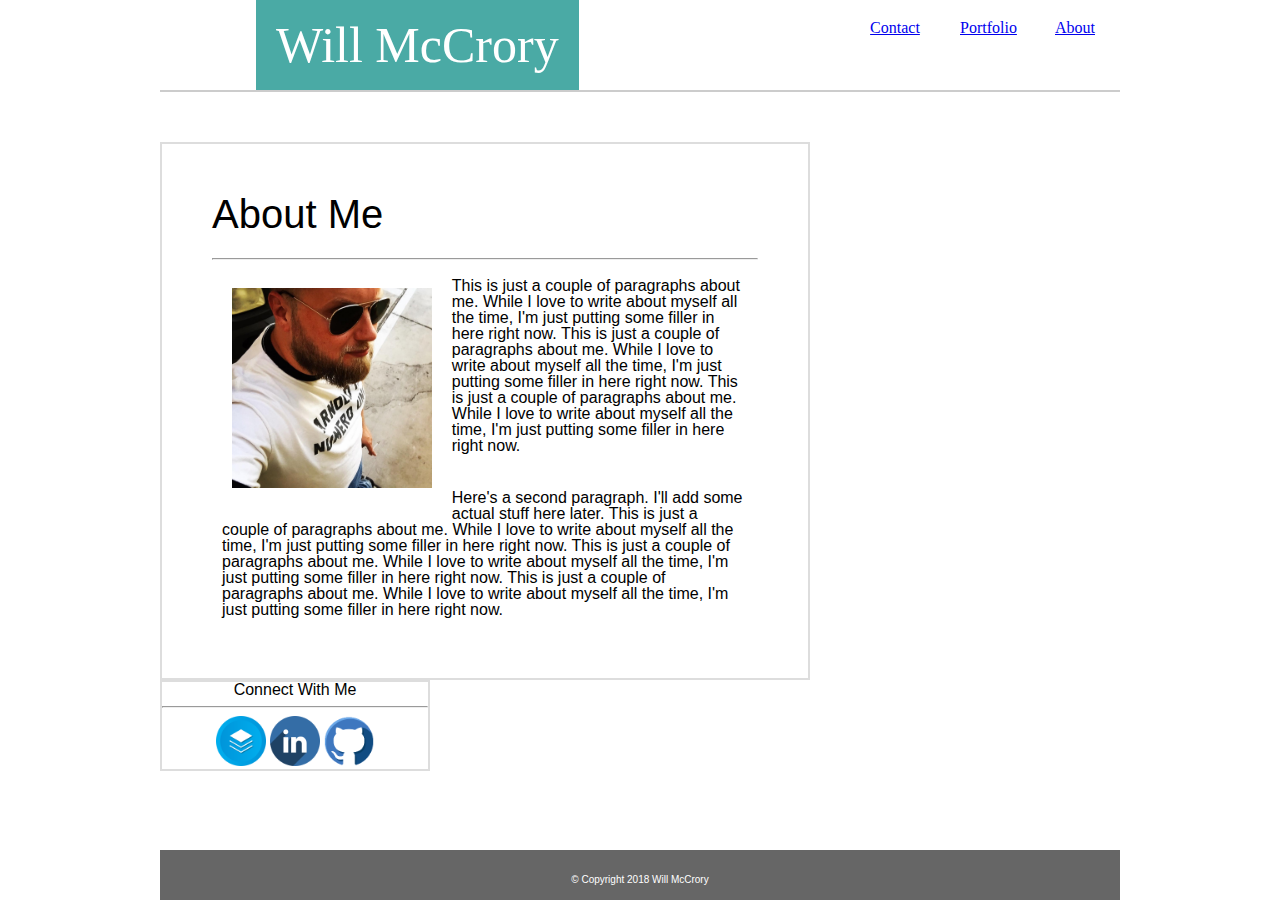
==== index.html @ 95f77b54 "Testing html personal bio page" ====
<!DOCTYPE html>
<html lang="en-us">

<head>
	<meta charset="UTF-8">
	<title>My Starting Portfolio</title>
	<link rel="icon" href="images/favicon.png">
	<link rel="stylesheet" type="text/css" href="assets/css/reset.css">
	<link rel="stylesheet" type="text/css" href="assets/css/style.css">
</head>

<body>
	<header>
		<h1>Will McCrory</h1>

		<nav>
			<a class ="navbar" href="index.html">About</a>
			<a class ="navbar" href="portfolio.html">Portfolio</a>
			<a class ="navbar" href="contact.html">Contact</a>
		</nav>
	
	</header>

	<section class="content">
		<h2>About Me</h2>
		<br><hr>
		
		<img id="profilePic" src="images/profile.jpg" alt="Profile picture" />
		<p>This is just a couple of paragraphs about me. While I love to write about myself all the time, I'm just putting some filler in here right now. This is just a couple of paragraphs about me. While I love to write about myself all the time, I'm just putting some filler in here right now. This is just a couple of paragraphs about me. While I love to write about myself all the time, I'm just putting some filler in here right now.</p>
		<br>
		<p>Here's a second paragraph. I'll add some actual stuff here later.  This is just a couple of paragraphs about me. While I love to write about myself all the time, I'm just putting some filler in here right now. This is just a couple of paragraphs about me. While I love to write about myself all the time, I'm just putting some filler in here right now. This is just a couple of paragraphs about me. While I love to write about myself all the time, I'm just putting some filler in here right now.</p>
	</section>

	<section class="sidebar">
		<h3>Connect With Me</h3>
		<hr>
		<nav>
			<a href="https://stackexchange.com/users/12549763/will"><img class="mediaIcon" src="images/stack-icon.png" alt="Stack Overflow" /></a>
			<a href="https://www.linkedin.com/in/william-mccrory-849068154/"><img class="mediaIcon" src="images/linkedin-icon.png" alt="LinkedIn" /></a>
			<a href="https://github.com/Wmccrory"><img class = "mediaIcon" src="images/github-icon.png" alt="Github" /></a>
		</nav>
	</section>

	<footer>
		<p id="legal">© Copyright 2018 Will McCrory</p>
	</footer>

</body>

</html>
---- assets/css/style.css ----
header {
	height: 90px;
	margin-bottom: 50px;
	background-color: #ffffff;
	border-bottom: solid 2px #cccccc;
}

h1 {
	float: left;
	margin-left: 10%;
	padding: 20px;
	font-family: "Georgia", Times, Times New Roman, sans-serif;
	background-color: #4aaaa5;
	color: white;
	font-size: 50px;
}

h2 {
	font-size: 40px;
}

nav {

}

body {
	clear: both;
	width: 960px;
	margin:auto;
}

section {
	box-sizing: border-box;
	float: left;
	background-color: #ffffff;
	border: 2px solid #dddddd;
	font-family: "Arial", "Helvetica Neue", Helvetica, sans-serif;
}

footer {
	background-color: #666666;
	height: 50px;
	width: 960px;
	margin: auto;
	position: fixed;
	bottom: 0;
}

.navbar {
	float: right;
	text-align: center;
	width: 50px;
	padding: 20px;
}

.content {
	width: 650px;
	padding: 50px;
}

.content p {
	padding: 10px;
}

.sidebar {
	clear: both;
	width: 270px;
	text-align: center;
}

.mediaIcon {
	max-height: 50px;
	max-width: 50px;
}

#profilePic {
	float: left;
	max-height: 200px;
	max-width: 200px;
	padding: 20px;
}

#legal {
	font-family: "Arial", "Helvetica Neue", Helvetica, sans-serif;
	color: white;
	font-size: 10px;
	text-align: center;
	padding: 25px;
}
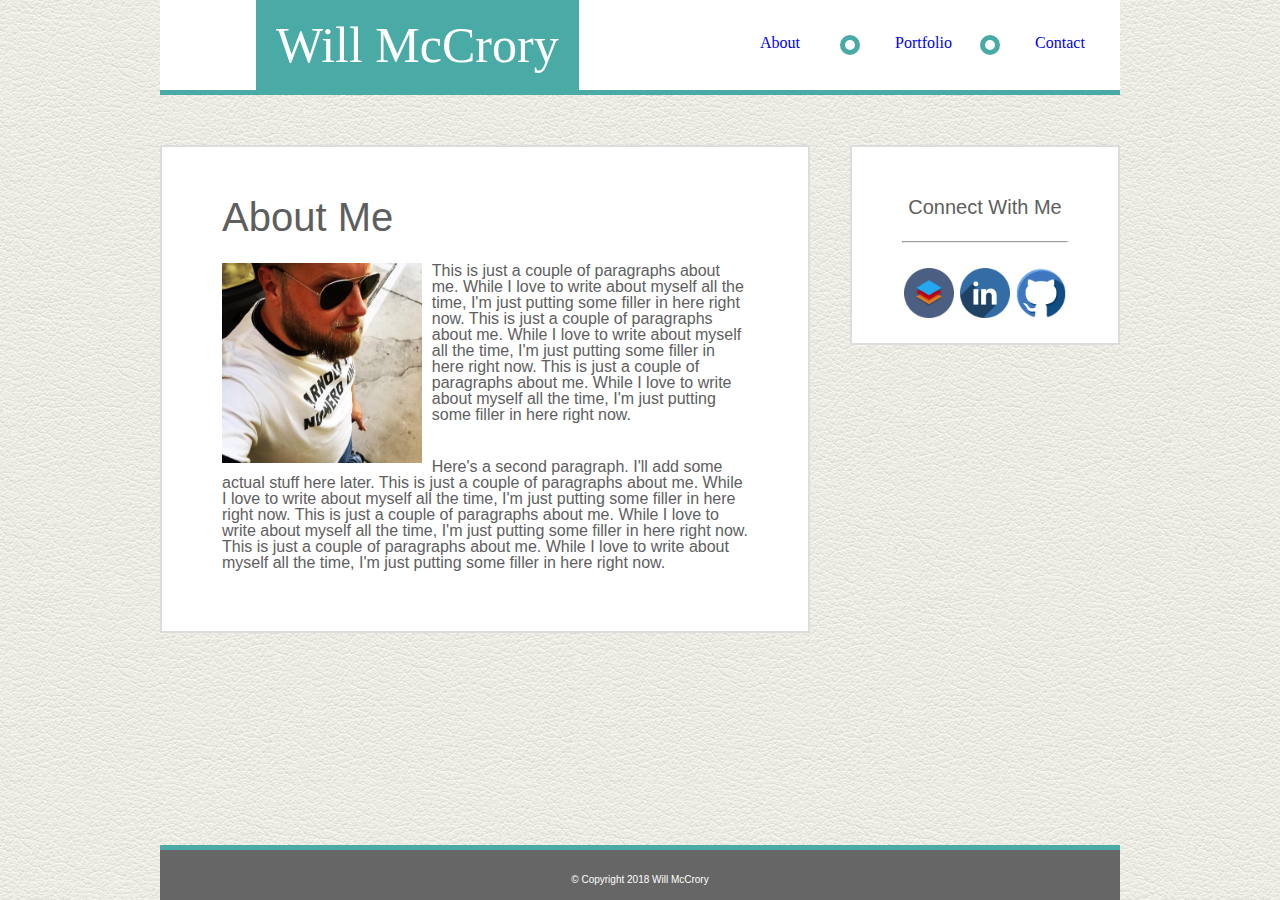
==== commit 0e6c601c: "Copying over basicPortfolio project files" ====
--- a/index.html
+++ b/index.html
@@ -14,16 +14,18 @@
 		<h1>Will McCrory</h1>
 
 		<nav>
-			<a class ="navbar" href="index.html">About</a>
-			<a class ="navbar" href="portfolio.html">Portfolio</a>
-			<a class ="navbar" href="contact.html">Contact</a>
+			<a class="navbar" href="contact.html">Contact</a>
+				<div class="seperator"></div>
+			<a class="navbar" href="portfolio.html">Portfolio</a>
+				<div class="seperator"></div>
+			<a class="navbar" href="index.html">About</a>
 		</nav>
 	
 	</header>
 
 	<section class="content">
 		<h2>About Me</h2>
-		<br><hr>
+		<br>
 		
 		<img id="profilePic" src="images/profile.jpg" alt="Profile picture" />
 		<p>This is just a couple of paragraphs about me. While I love to write about myself all the time, I'm just putting some filler in here right now. This is just a couple of paragraphs about me. While I love to write about myself all the time, I'm just putting some filler in here right now. This is just a couple of paragraphs about me. While I love to write about myself all the time, I'm just putting some filler in here right now.</p>
@@ -33,7 +35,8 @@
 
 	<section class="sidebar">
 		<h3>Connect With Me</h3>
-		<hr>
+		<br><hr><br>
+
 		<nav>
 			<a href="https://stackexchange.com/users/12549763/will"><img class="mediaIcon" src="images/stack-icon.png" alt="Stack Overflow" /></a>
 			<a href="https://www.linkedin.com/in/william-mccrory-849068154/"><img class="mediaIcon" src="images/linkedin-icon.png" alt="LinkedIn" /></a>
--- a/assets/css/style.css
+++ b/assets/css/style.css
@@ -2,7 +2,7 @@
 	height: 90px;
 	margin-bottom: 50px;
 	background-color: #ffffff;
-	border-bottom: solid 2px #cccccc;
+	border-bottom: solid 5px #4aaaa5;
 }
 
 h1 {
@@ -17,6 +17,13 @@
 
 h2 {
 	font-size: 40px;
+	color: #5e5e5e;
+	padding-left: 10px;
+}
+
+h3 {
+	font-size: 20px;
+	color: #5e5e5e;
 }
 
 nav {
@@ -25,6 +32,7 @@
 
 body {
 	clear: both;
+	background: url("../../images/background.png");
 	width: 960px;
 	margin:auto;
 }
@@ -38,7 +46,9 @@
 }
 
 footer {
+	clear: both;
 	background-color: #666666;
+	border-top: solid 5px #4aaaa5;
 	height: 50px;
 	width: 960px;
 	margin: auto;
@@ -49,8 +59,26 @@
 .navbar {
 	float: right;
 	text-align: center;
+	text-decoration: none;
+	border-radius: 15%;
 	width: 50px;
-	padding: 20px;
+	padding: 25px;
+	margin: 10px;
+}
+
+.navbar:hover { 
+   background-color: #4aaaa5;
+   opacity: 0.6;
+   color: white;
+}
+
+.seperator {
+	float: right;
+	height: 10px;
+	width: 10px;
+	border: solid 5px #4aaaa5;
+	border-radius: 50%;
+	margin-top: 35px;
 }
 
 .content {
@@ -60,10 +88,14 @@
 
 .content p {
 	padding: 10px;
+	color: #5e5e5e;
 }
 
 .sidebar {
-	clear: both;
+	float: left;
+	margin-left: 40px;
+	padding: 50px;
+	height: 200px;
 	width: 270px;
 	text-align: center;
 }
@@ -71,13 +103,14 @@
 .mediaIcon {
 	max-height: 50px;
 	max-width: 50px;
+	margin: 1px;
 }
 
 #profilePic {
 	float: left;
 	max-height: 200px;
 	max-width: 200px;
-	padding: 20px;
+	padding: 10px;
 }
 
 #legal {
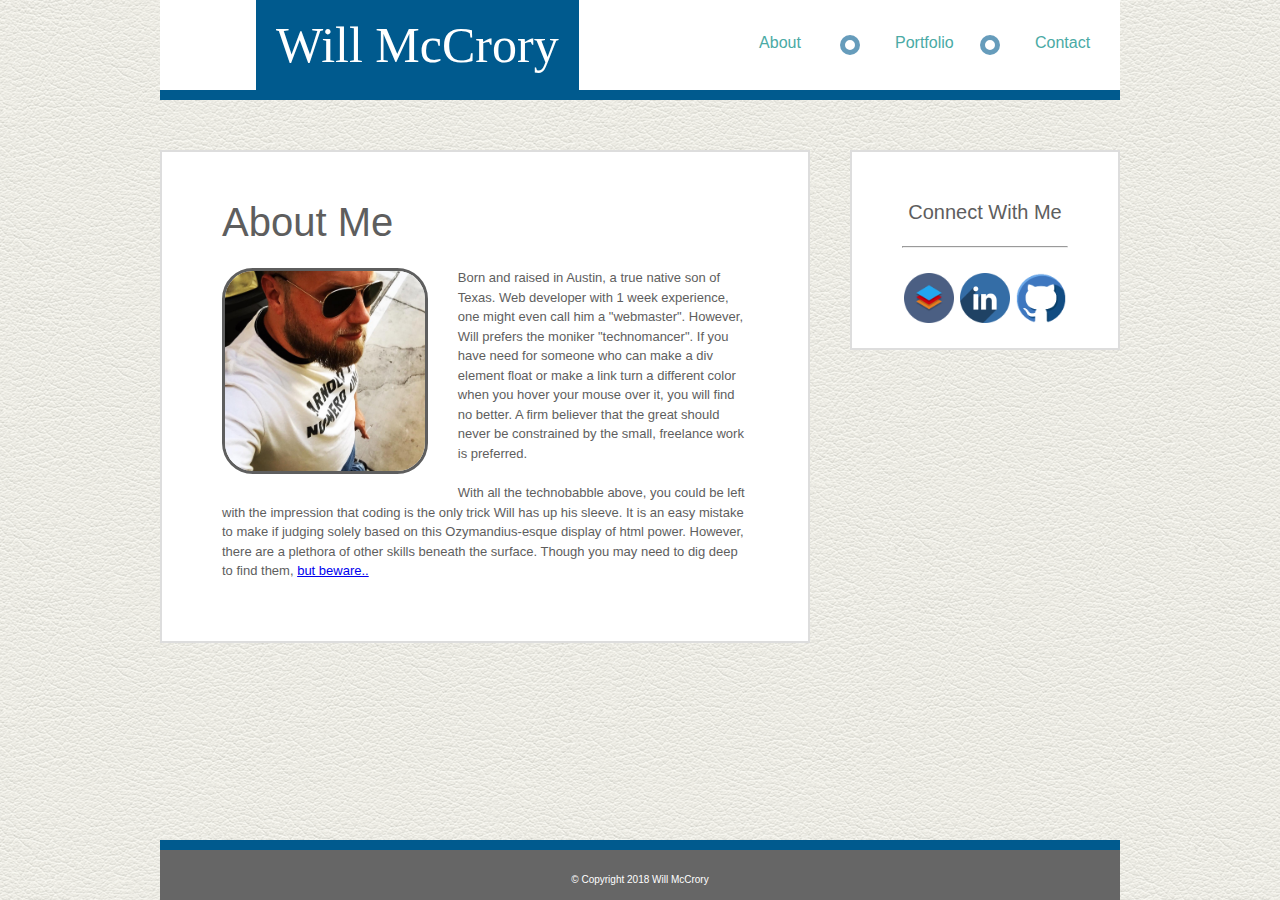
==== commit 056e3e2f: "Replacing filler text" ====
--- a/index.html
+++ b/index.html
@@ -28,9 +28,9 @@
 		<br>
 		
 		<img id="profilePic" src="images/profile.jpg" alt="Profile picture" />
-		<p>This is just a couple of paragraphs about me. While I love to write about myself all the time, I'm just putting some filler in here right now. This is just a couple of paragraphs about me. While I love to write about myself all the time, I'm just putting some filler in here right now. This is just a couple of paragraphs about me. While I love to write about myself all the time, I'm just putting some filler in here right now.</p>
-		<br>
-		<p>Here's a second paragraph. I'll add some actual stuff here later.  This is just a couple of paragraphs about me. While I love to write about myself all the time, I'm just putting some filler in here right now. This is just a couple of paragraphs about me. While I love to write about myself all the time, I'm just putting some filler in here right now. This is just a couple of paragraphs about me. While I love to write about myself all the time, I'm just putting some filler in here right now.</p>
+		<p>Born and raised in Austin, a true native son of Texas. Web developer with 1 week experience, one might even call him a "webmaster". However, Will prefers the moniker "technomancer". If you have need for someone who can make a div element float or make a link turn a different color when you hover your mouse over it, you will find no better. A firm believer that the great should never be constrained by the small, freelance work is preferred.</p>
+
+		<p>With all the technobabble above, you could be left with the impression that coding is the only trick Will has up his sleeve. It is an easy mistake to make if judging solely based on this Ozymandius-esque display of html power. However, there are a plethora of other skills beneath the surface. Though you may need to dig deep to find them, <a href="https://i.pinimg.com/736x/b6/98/e8/b698e8aede308208579ec7cda91b1836--dankest-memes-dog-memes.jpg">but beware..</a></p>
 	</section>
 
 	<section class="sidebar">
--- a/assets/css/style.css
+++ b/assets/css/style.css
@@ -1,8 +1,13 @@
+html {
+    overflow-y: scroll;
+}
+
 header {
 	height: 90px;
+	width: 960px;
 	margin-bottom: 50px;
 	background-color: #ffffff;
-	border-bottom: solid 5px #4aaaa5;
+	border-bottom: solid 10px #005a8e;
 }
 
 h1 {
@@ -10,15 +15,15 @@
 	margin-left: 10%;
 	padding: 20px;
 	font-family: "Georgia", Times, Times New Roman, sans-serif;
-	background-color: #4aaaa5;
-	color: white;
+	background-color: #005a8e;
+	color: #ffffff;
 	font-size: 50px;
 }
 
 h2 {
+	padding-left: 10px;
 	font-size: 40px;
 	color: #5e5e5e;
-	padding-left: 10px;
 }
 
 h3 {
@@ -48,7 +53,7 @@
 footer {
 	clear: both;
 	background-color: #666666;
-	border-top: solid 5px #4aaaa5;
+	border-top: solid 10px #005a8e;
 	height: 50px;
 	width: 960px;
 	margin: auto;
@@ -58,25 +63,35 @@
 
 .navbar {
 	float: right;
-	text-align: center;
-	text-decoration: none;
 	border-radius: 15%;
 	width: 50px;
 	padding: 25px;
 	margin: 10px;
+	text-align: center;
+	text-decoration: none;
+	font-family: "Arial", "Helvetica Neue", Helvetica, sans-serif;
+	color: #4aaaa5;
+/*	transition: all 0.5s;*/
 }
 
 .navbar:hover { 
-   background-color: #4aaaa5;
-   opacity: 0.6;
-   color: white;
+	background-color: #005a8e;
+	opacity: 0.6;
+	color: #ffffff;
+}
+
+.navbar:active {
+	background-color: #005a8e;
+	opacity: 0.9;
+	color: #ffffff;
 }
 
 .seperator {
 	float: right;
 	height: 10px;
 	width: 10px;
-	border: solid 5px #4aaaa5;
+	opacity: 0.6;
+	border: solid 5px #005a8e;
 	border-radius: 50%;
 	margin-top: 35px;
 }
@@ -88,11 +103,12 @@
 
 .content p {
 	padding: 10px;
+	line-height: 1.5;
+	font-size: 13px;
 	color: #5e5e5e;
 }
 
 .sidebar {
-	float: left;
 	margin-left: 40px;
 	padding: 50px;
 	height: 200px;
@@ -106,16 +122,98 @@
 	margin: 1px;
 }
 
+.mediaIcon:hover {
+	position: relative;
+	top: 5px;
+}
+
+.gallery {
+	position: relative;
+	display: inline-block;
+	margin: 10px;
+}
+
+.gallery img {
+	height: 150px;
+	width: 225px;
+	border: solid 2px #000000;
+	border-radius: 3px;
+}
+
+.gallery div {
+	position: absolute;
+	bottom: 30px;
+	left: 2px;
+	width: 225px;
+}
+
+.portDesc {
+	opacity: .5;
+	background: #000000;
+	padding: 15px 0;
+	text-align: center;
+	color: #ffffff;
+	text-decoration: none;
+}
+
+.contactMe {
+	clear: both;
+	padding-top: 25px;
+/*	padding-bottom: 50px;*/
+	margin-left: 10px;
+	color: #5e5e5e;
+	font-family: "Arial", "Helvetica Neue", Helvetica, sans-serif;
+}
+
 #profilePic {
 	float: left;
 	max-height: 200px;
 	max-width: 200px;
-	padding: 10px;
+	margin: 10px;
+	margin-right: 30px;
+	border: solid 3px #5e5e5e;
+	border-radius: 15%;
+}
+
+#portfolio {
+	position: relative;
+	top: 50px;
+	left: 15px;
+	padding-bottom: 400px;
+}
+
+#spacer {
+	height: 150px;
+}
+
+#subject {
+	width: 100%;
+	height: 100px;
+}
+
+input[type=text], select, text area {
+	width: 95%;
+	padding: 12px;
+	border: 1px solid #000000;
+	border-radius: 4px;
+	margin-top: 6px;
+	margin-bottom: 16px;
+	resize: vertical;
+}
+
+input[type=submit] {
+	background-color: #005a8e;
+	color: white;
+	padding: 12px 20px;
+	margin-top: 10px;
+	border: none;
+	border-radius: 4px;
+	cursor: pointer;
 }
 
 #legal {
 	font-family: "Arial", "Helvetica Neue", Helvetica, sans-serif;
-	color: white;
+	color: #ffffff;
 	font-size: 10px;
 	text-align: center;
 	padding: 25px;
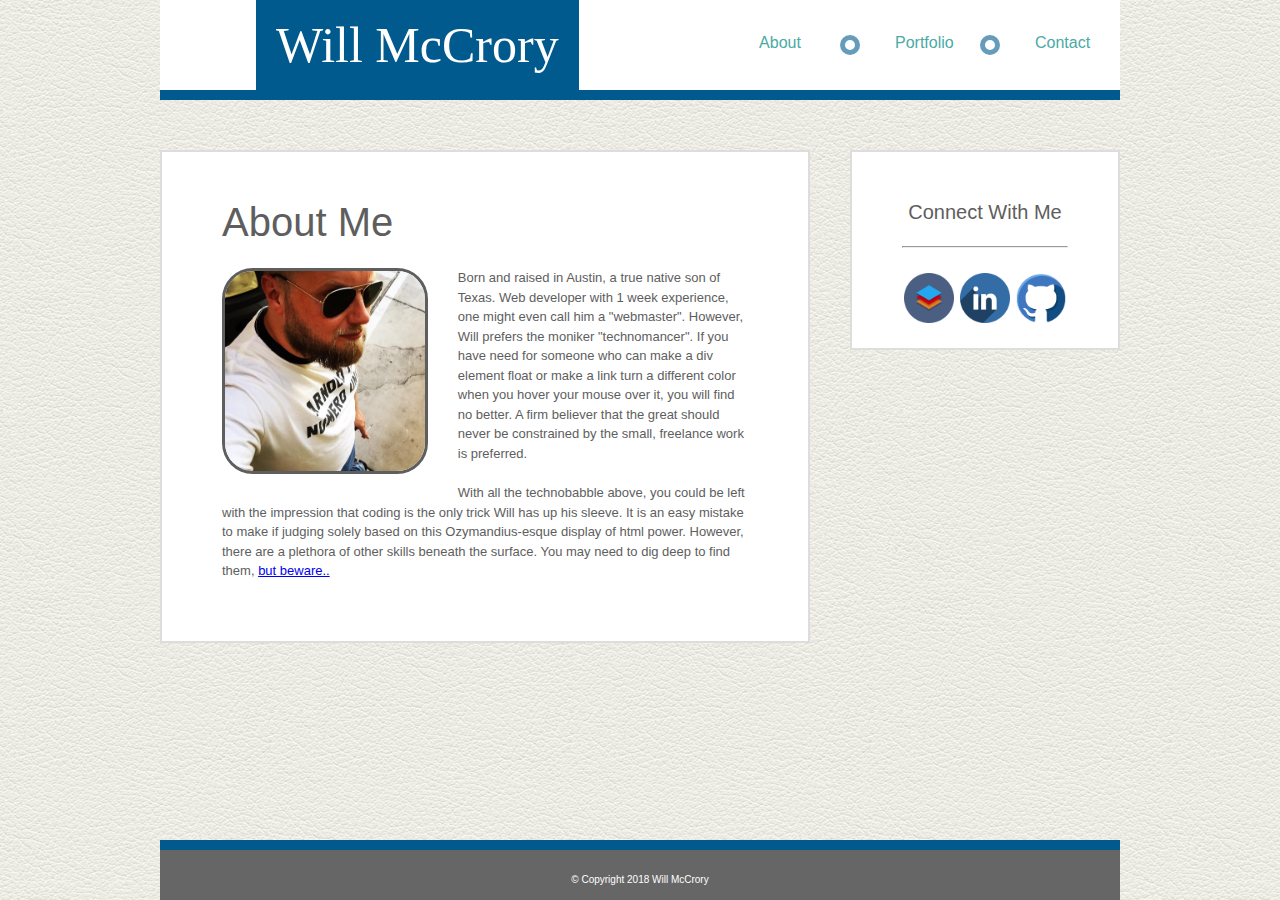
==== commit bb47847e: "Update index.html" ====
--- a/index.html
+++ b/index.html
@@ -30,7 +30,7 @@
 		<img id="profilePic" src="images/profile.jpg" alt="Profile picture" />
 		<p>Born and raised in Austin, a true native son of Texas. Web developer with 1 week experience, one might even call him a "webmaster". However, Will prefers the moniker "technomancer". If you have need for someone who can make a div element float or make a link turn a different color when you hover your mouse over it, you will find no better. A firm believer that the great should never be constrained by the small, freelance work is preferred.</p>
 
-		<p>With all the technobabble above, you could be left with the impression that coding is the only trick Will has up his sleeve. It is an easy mistake to make if judging solely based on this Ozymandius-esque display of html power. However, there are a plethora of other skills beneath the surface. Though you may need to dig deep to find them, <a href="https://i.pinimg.com/736x/b6/98/e8/b698e8aede308208579ec7cda91b1836--dankest-memes-dog-memes.jpg">but beware..</a></p>
+		<p>With all the technobabble above, you could be left with the impression that coding is the only trick Will has up his sleeve. It is an easy mistake to make if judging solely based on this Ozymandius-esque display of html power. However, there are a plethora of other skills beneath the surface. You may need to dig deep to find them, <a href="https://i.pinimg.com/736x/b6/98/e8/b698e8aede308208579ec7cda91b1836--dankest-memes-dog-memes.jpg">but beware..</a></p>
 	</section>
 
 	<section class="sidebar">
@@ -50,4 +50,4 @@
 
 </body>
 
-</html>+</html>
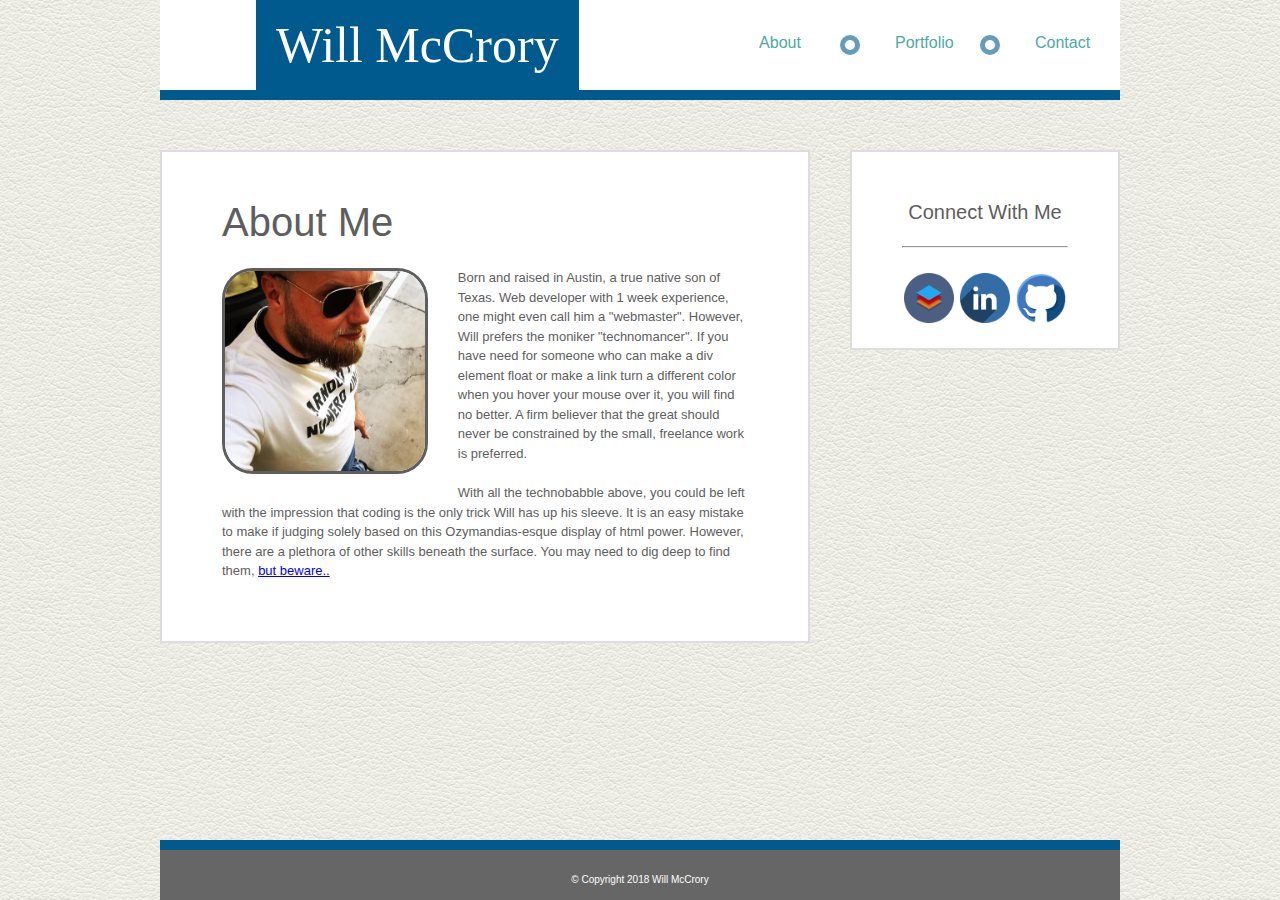
==== commit 5baee09e: "Update index.html" ====
--- a/index.html
+++ b/index.html
@@ -30,7 +30,7 @@
 		<img id="profilePic" src="images/profile.jpg" alt="Profile picture" />
 		<p>Born and raised in Austin, a true native son of Texas. Web developer with 1 week experience, one might even call him a "webmaster". However, Will prefers the moniker "technomancer". If you have need for someone who can make a div element float or make a link turn a different color when you hover your mouse over it, you will find no better. A firm believer that the great should never be constrained by the small, freelance work is preferred.</p>
 
-		<p>With all the technobabble above, you could be left with the impression that coding is the only trick Will has up his sleeve. It is an easy mistake to make if judging solely based on this Ozymandius-esque display of html power. However, there are a plethora of other skills beneath the surface. You may need to dig deep to find them, <a href="https://i.pinimg.com/736x/b6/98/e8/b698e8aede308208579ec7cda91b1836--dankest-memes-dog-memes.jpg">but beware..</a></p>
+		<p>With all the technobabble above, you could be left with the impression that coding is the only trick Will has up his sleeve. It is an easy mistake to make if judging solely based on this Ozymandias-esque display of html power. However, there are a plethora of other skills beneath the surface. You may need to dig deep to find them, <a href="https://i.pinimg.com/736x/b6/98/e8/b698e8aede308208579ec7cda91b1836--dankest-memes-dog-memes.jpg">but beware..</a></p>
 	</section>
 
 	<section class="sidebar">
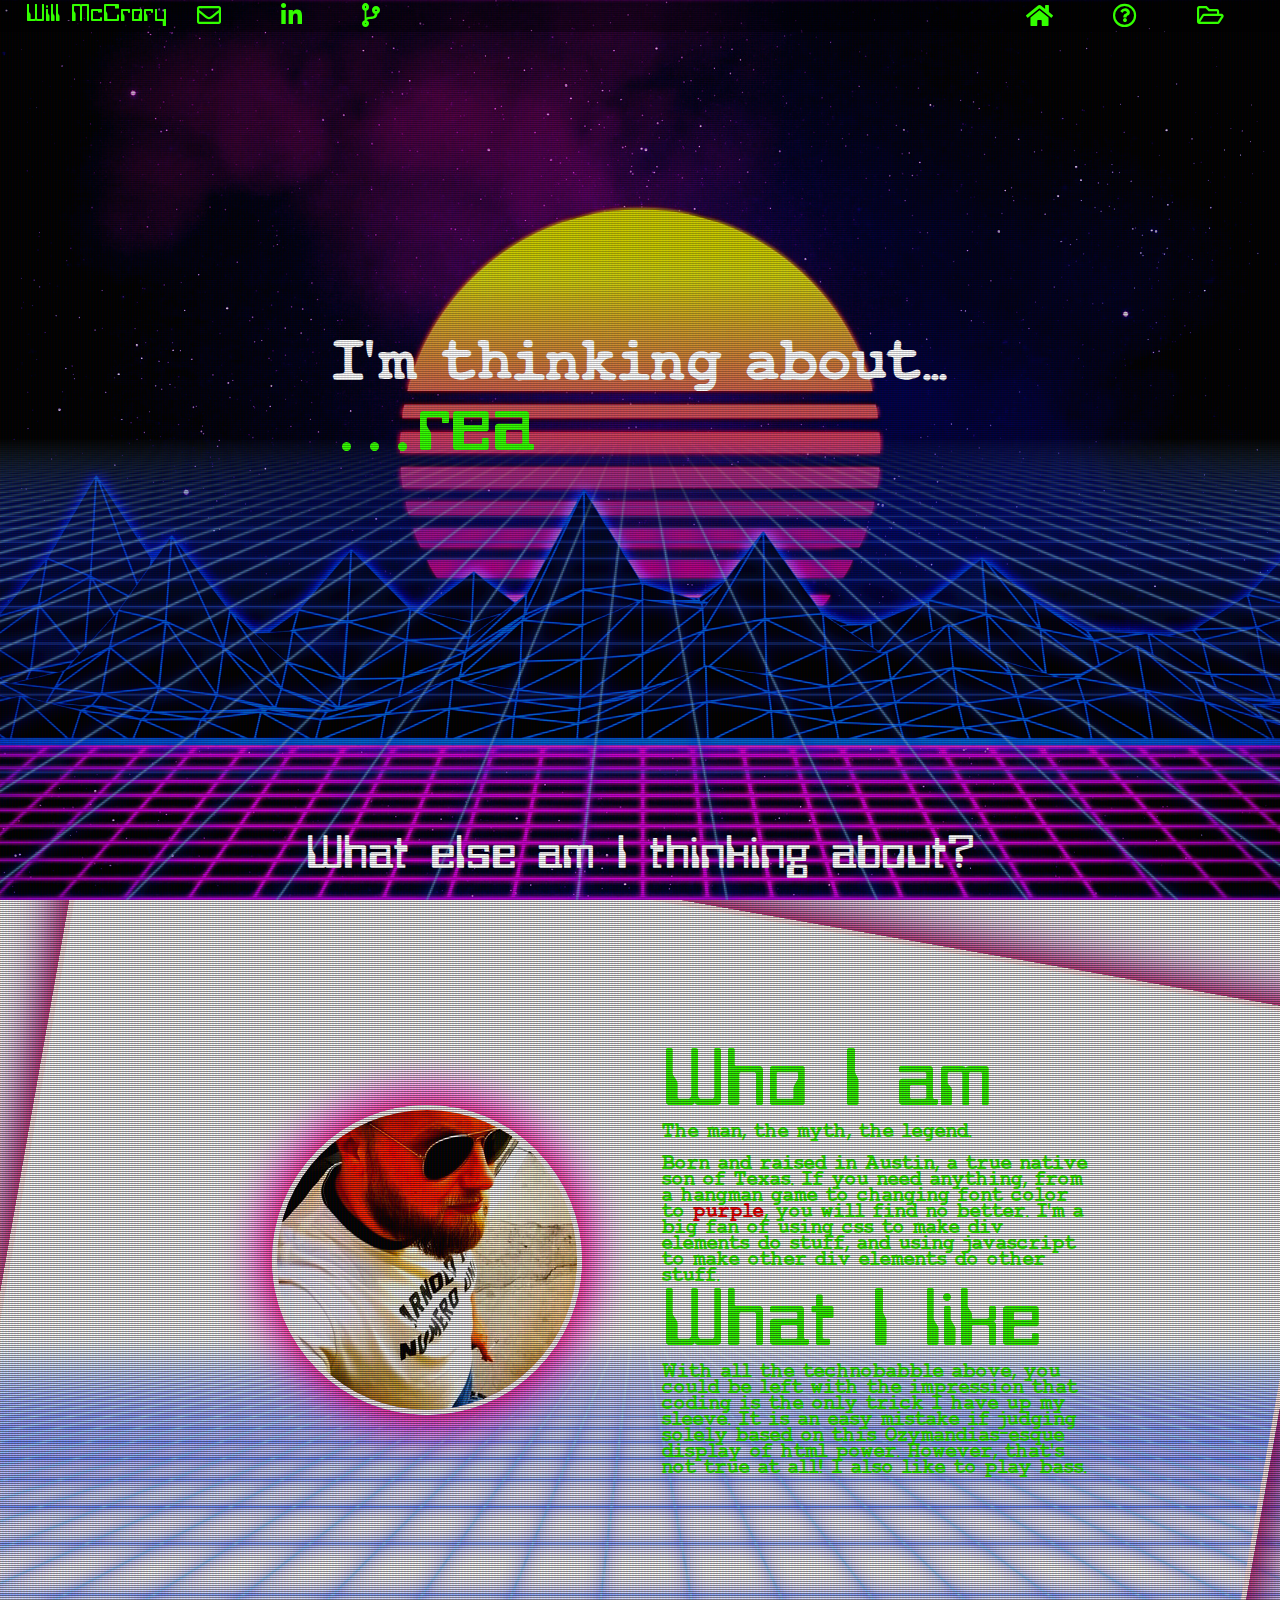
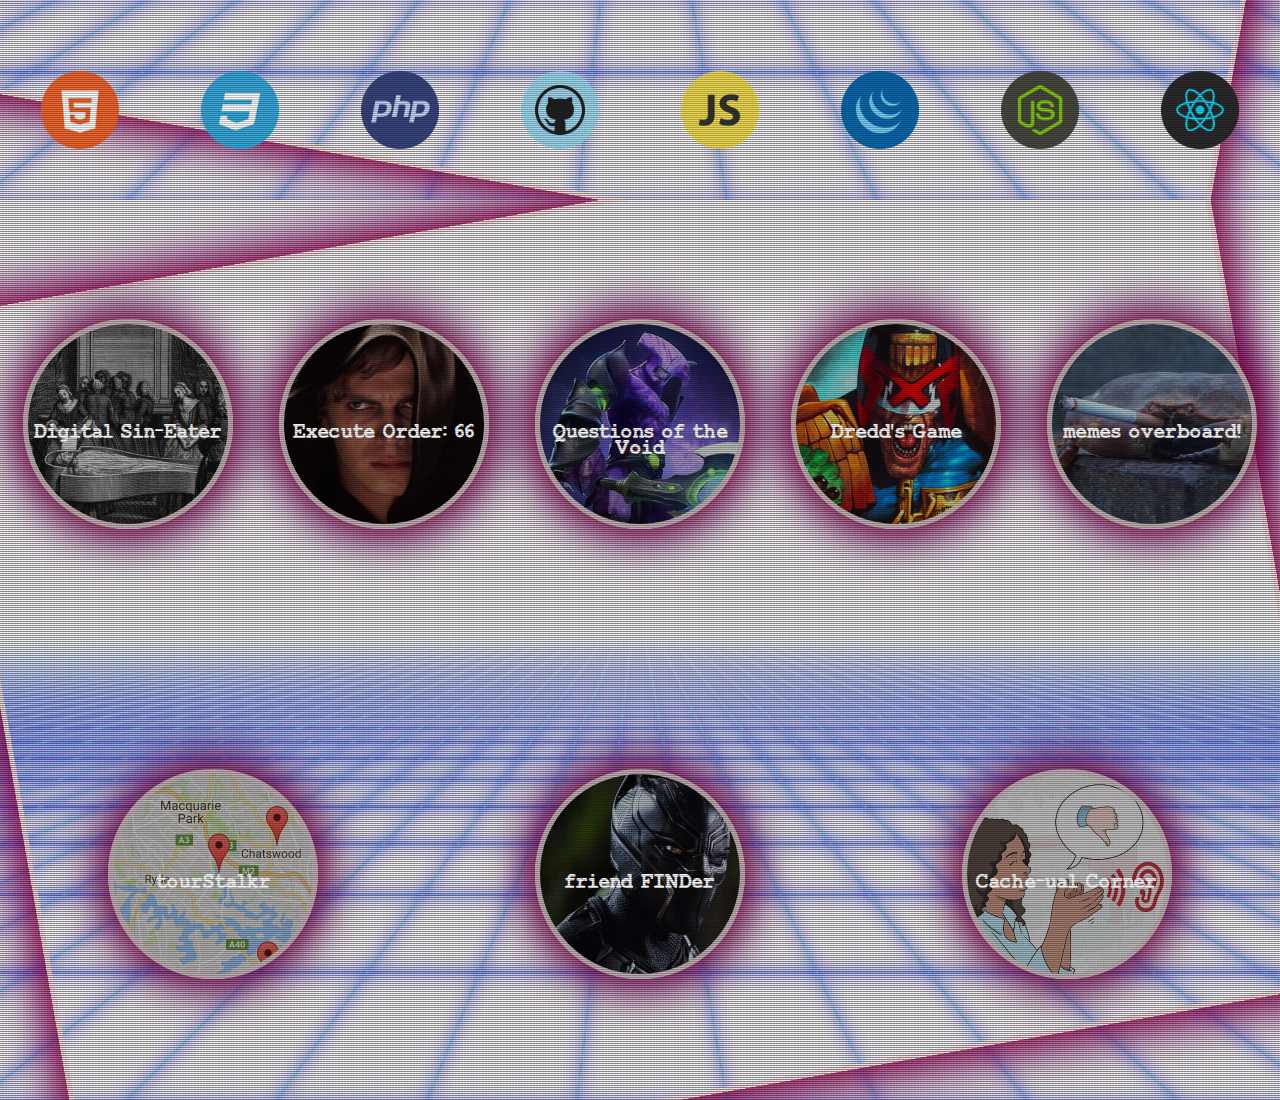
==== commit a37ca8ae: "Replacing old portfolio with redesigned one" ====
--- a/index.html
+++ b/index.html
@@ -1,53 +1,166 @@
 <!DOCTYPE html>
-<html lang="en-us">
+<html lang="en">
+	<head>
+		<title>will mccrory</title>
+		<link rel="shortcut icon" type="image/png" href="assets/img/favicon.png"/>
+		<meta charset="UTF-8">
+		<link rel="stylesheet" href="assets/css/reset.css" type="text/css" />
+		<link rel="stylesheet" href="assets/css/style.css" type="text/css" />
+		<link href="https://use.fontawesome.com/releases/v5.0.8/css/all.css" rel="stylesheet">
+	</head>
 
-<head>
-	<meta charset="UTF-8">
-	<title>My Starting Portfolio</title>
-	<link rel="icon" href="images/favicon.png">
-	<link rel="stylesheet" type="text/css" href="assets/css/reset.css">
-	<link rel="stylesheet" type="text/css" href="assets/css/style.css">
-</head>
+	<body>
 
-<body>
-	<header>
-		<h1>Will McCrory</h1>
+	<!-- header navbar -->
+		<div class="navbarWeb" id="header">
+			<div class="headerContent">
+				<h6 id="navbarName">Will McCrory</h6>
+				<a class="navLink" href="mailto:wmccrory@gmail.com" target="_blank"><i class="far fa-envelope"></i></a>
+				<a class="navLink" href="https://www.linkedin.com/in/william-mccrory/" target="_blank"><i class="fab fa-linkedin-in"></i></a>
+				<a class="navLink" href="https://github.com/wmccrory" target="_blank"><i class="fas fa-code-branch"></i></a>
+			</div>
 
-		<nav>
-			<a class="navbar" href="contact.html">Contact</a>
-				<div class="seperator"></div>
-			<a class="navbar" href="portfolio.html">Portfolio</a>
-				<div class="seperator"></div>
-			<a class="navbar" href="index.html">About</a>
-		</nav>
-	
-	</header>
+			<div class="headerContent">
+				<a class="navLink" href="#intro"><i class="fas fa-home"></i></a>
+				<a class="navLink" href="#bio"><i class="far fa-question-circle"></i></a>
+				<a class="navLink" href="#portfolio"><i class="far fa-folder-open"></i></a>
+			</div>
+		</div>
 
-	<section class="content">
-		<h2>About Me</h2>
-		<br>
-		
-		<img id="profilePic" src="images/profile.jpg" alt="Profile picture" />
-		<p>Born and raised in Austin, a true native son of Texas. Web developer with 1 week experience, one might even call him a "webmaster". However, Will prefers the moniker "technomancer". If you have need for someone who can make a div element float or make a link turn a different color when you hover your mouse over it, you will find no better. A firm believer that the great should never be constrained by the small, freelance work is preferred.</p>
+	<!-- intro splash -->
+		<div class="screen" id="intro">
+			<!-- background image in it's own container for filter purposes -->
+			<div class="backgroundImage"></div>
 
-		<p>With all the technobabble above, you could be left with the impression that coding is the only trick Will has up his sleeve. It is an easy mistake to make if judging solely based on this Ozymandias-esque display of html power. However, there are a plethora of other skills beneath the surface. You may need to dig deep to find them, <a href="https://i.pinimg.com/736x/b6/98/e8/b698e8aede308208579ec7cda91b1836--dankest-memes-dog-memes.jpg">but beware..</a></p>
-	</section>
+			<div id="splashContent">
 
-	<section class="sidebar">
-		<h3>Connect With Me</h3>
-		<br><hr><br>
+				<div id="splashText">
+					<h1>I'm thinking about...</h1>
+					<div class="crt" id="splashInsert">
+						<h2>...<div id="splashLoader"></div></h2>
+					</div>
+				</div>
 
-		<nav>
-			<a href="https://stackexchange.com/users/12549763/will"><img class="mediaIcon" src="images/stack-icon.png" alt="Stack Overflow" /></a>
-			<a href="https://www.linkedin.com/in/william-mccrory-849068154/"><img class="mediaIcon" src="images/linkedin-icon.png" alt="LinkedIn" /></a>
-			<a href="https://github.com/Wmccrory"><img class = "mediaIcon" src="images/github-icon.png" alt="Github" /></a>
-		</nav>
-	</section>
+				<div class="scroll" id="splashScroll">
+					<h3>What else am I thinking about?</h3>
+				</div>
 
-	<footer>
-		<p id="legal">© Copyright 2018 Will McCrory</p>
-	</footer>
+			</div>
+		</div>
 
-</body>
+	<!-- biography html -->
+		<div class="screen" id="bio">
+			<div class="backDiv" id="backDivOne"></div>
 
-</html>
+			<div class="crt" id="bioContent">
+				<img src="assets/img/profile.jpg" alt="profile picture" />
+				<div>
+					<h2>Who I am</h2>
+					<p>The man, the myth, the legend.</p>
+						<br>
+					<p style="display: inline">Born and raised in Austin, a true native son of Texas. If you need anything, from a hangman game to changing font color to <p style="color: red; display: inline">purple</p><p style="display: inline">, you will find no better. I'm a big fan of using css to make div elements do stuff, and using javascript to make other div elements do other stuff.</p></p>
+					<h2>What I like</h2>
+					<p>With all the technobabble above, you could be left with the impression that coding is the only trick I have up my sleeve. It is an easy mistake if judging solely based on this Ozymandias-esque display of html power. However, that's not true at all! I also like to play bass.</p>
+				</div>
+			</div>
+
+			<div class="crt" id="bioSkills">
+				<img src="assets/img/icon/html.png" alt="html" />
+				<img src="assets/img/icon/css.png" alt="css" />
+				<img src="assets/img/icon/php.png" alt="php" />
+				<img src="assets/img/icon/github.png" alt="github" />
+				<img src="assets/img/icon/javascript.png" alt="javascript" />
+				<img src="assets/img/icon/jquery.png" alt="jQuery" />
+				<img src="assets/img/icon/node.png" alt="node" />
+				<img src="assets/img/icon/react.png" alt="react" />	
+			</div>
+		</div>
+
+	<!-- portfolio sites html -->
+		<div class="screen crt" id="portfolio">
+			<div class="backDiv" id="backDivTwo"></div>
+
+			<div class="crt" id="projectHolder">
+
+				<div class="project" id="sineater">
+					<img src="assets/img/project/sineater.jpg" alt="sineater project" />
+					<div class="projectText">
+						<p>Digital Sin-Eater</p>
+					</div>
+				</div>
+
+				<div class="project" id="starwarsGame">
+					<img src="assets/img/project/starwarsGame.jpg" alt="star wars project" />
+					<div class="projectText">
+						<p>Execute Order: 66</p>
+					</div>
+				</div>
+
+				<div class="project" id="triviaGame">
+					<img src="assets/img/project/triviaGame.jpg" alt="trivia project" />
+					<div class="projectText">
+						<p>Questions of the Void</p>
+					</div>
+				</div>
+
+				<div class="project" id="hangmanGame">
+					<img src="assets/img/project/hangmanGame.jpg" alt="hangman project" />
+					<div class="projectText">
+						<p>Dredd's Game</p>
+					</div>
+				</div>
+
+				<div class="project" id="memesOverboard">
+					<img src="assets/img/project/memesOverboard.jpg" alt="gif meme project" />
+					<div class="projectText">
+						<p>memes overboard!</p>
+					</div>
+				</div>
+
+				<div class="project" id="tourStalkr">
+					<img src="assets/img/project/tourStalkr.jpg" alt="tourStalkr project" />
+					<div class="projectText">
+						<p>tourStalkr</p>
+					</div>
+				</div>
+
+				<div class="project" id="friendFinder">
+					<img src="assets/img/project/friendFinder.jpg" alt="friend finder project" />
+					<div class="projectText">
+						<p>friend FINDer</p>
+					</div>
+				</div>
+
+				<div class="project" id="cacheualCorner">
+					<img src="assets/img/project/cacheualCorner.jpg" alt="sineater project" />
+					<div class="projectText">
+						<p>Cache-ual Corner</p>
+					</div>
+				</div>
+
+			</div>
+		</div>
+
+	<!-- portfolio modal -->
+
+		<div id="modal">
+			<div id="modalBackground"></div>
+
+			<div class="crt" id="modalContent">
+				<div id="modalClose"><h6><i class="far fa-times-circle"></i></h6></div>
+				<span id="modalContentName"></span>
+				<div id="modalText">
+					<span id="modalContentDescription"></span>
+					<span><img id="modalContentGif" alt="project demonstration" /></span>
+				</div>
+				<span><a id="modalContentLink" target="_blank"><h3>See this project in action</h3></a></span>
+			</div>
+
+		</div>
+
+		<footer>
+			<script src="https://code.jquery.com/jquery-3.3.1.min.js" integrity="sha256-FgpCb/KJQlLNfOu91ta32o/NMZxltwRo8QtmkMRdAu8=" crossorigin="anonymous"></script>
+			<script src="assets/javascript/javascript.js"></script>
+		</footer>
+	</body>
+</html>--- a/assets/css/style.css
+++ b/assets/css/style.css
@@ -1,220 +1,504 @@
-html {
-    overflow-y: scroll;
-}
-
-header {
-	height: 90px;
-	width: 960px;
-	margin-bottom: 50px;
-	background-color: #ffffff;
-	border-bottom: solid 10px #005a8e;
-}
-
-h1 {
-	float: left;
-	margin-left: 10%;
-	padding: 20px;
-	font-family: "Georgia", Times, Times New Roman, sans-serif;
-	background-color: #005a8e;
-	color: #ffffff;
-	font-size: 50px;
-}
-
-h2 {
-	padding-left: 10px;
-	font-size: 40px;
-	color: #5e5e5e;
-}
-
-h3 {
-	font-size: 20px;
-	color: #5e5e5e;
-}
-
-nav {
-
-}
-
-body {
-	clear: both;
-	background: url("../../images/background.png");
-	width: 960px;
-	margin:auto;
-}
-
-section {
-	box-sizing: border-box;
-	float: left;
-	background-color: #ffffff;
-	border: 2px solid #dddddd;
-	font-family: "Arial", "Helvetica Neue", Helvetica, sans-serif;
-}
-
-footer {
-	clear: both;
-	background-color: #666666;
-	border-top: solid 10px #005a8e;
-	height: 50px;
-	width: 960px;
-	margin: auto;
-	position: fixed;
-	bottom: 0;
-}
-
-.navbar {
-	float: right;
-	border-radius: 15%;
-	width: 50px;
-	padding: 25px;
-	margin: 10px;
-	text-align: center;
-	text-decoration: none;
-	font-family: "Arial", "Helvetica Neue", Helvetica, sans-serif;
-	color: #4aaaa5;
-/*	transition: all 0.5s;*/
-}
-
-.navbar:hover { 
-	background-color: #005a8e;
-	opacity: 0.6;
-	color: #ffffff;
-}
-
-.navbar:active {
-	background-color: #005a8e;
-	opacity: 0.9;
-	color: #ffffff;
-}
-
-.seperator {
-	float: right;
-	height: 10px;
-	width: 10px;
-	opacity: 0.6;
-	border: solid 5px #005a8e;
-	border-radius: 50%;
-	margin-top: 35px;
-}
-
-.content {
-	width: 650px;
-	padding: 50px;
-}
-
-.content p {
-	padding: 10px;
-	line-height: 1.5;
-	font-size: 13px;
-	color: #5e5e5e;
-}
-
-.sidebar {
-	margin-left: 40px;
-	padding: 50px;
-	height: 200px;
-	width: 270px;
-	text-align: center;
-}
-
-.mediaIcon {
-	max-height: 50px;
-	max-width: 50px;
-	margin: 1px;
-}
-
-.mediaIcon:hover {
-	position: relative;
-	top: 5px;
-}
-
-.gallery {
-	position: relative;
-	display: inline-block;
-	margin: 10px;
-}
-
-.gallery img {
-	height: 150px;
-	width: 225px;
-	border: solid 2px #000000;
-	border-radius: 3px;
-}
-
-.gallery div {
-	position: absolute;
-	bottom: 30px;
-	left: 2px;
-	width: 225px;
-}
-
-.portDesc {
-	opacity: .5;
-	background: #000000;
-	padding: 15px 0;
-	text-align: center;
-	color: #ffffff;
-	text-decoration: none;
-}
-
-.contactMe {
-	clear: both;
-	padding-top: 25px;
-/*	padding-bottom: 50px;*/
-	margin-left: 10px;
-	color: #5e5e5e;
-	font-family: "Arial", "Helvetica Neue", Helvetica, sans-serif;
-}
-
-#profilePic {
-	float: left;
-	max-height: 200px;
-	max-width: 200px;
-	margin: 10px;
-	margin-right: 30px;
-	border: solid 3px #5e5e5e;
-	border-radius: 15%;
-}
-
-#portfolio {
-	position: relative;
-	top: 50px;
-	left: 15px;
-	padding-bottom: 400px;
-}
-
-#spacer {
-	height: 150px;
-}
-
-#subject {
-	width: 100%;
-	height: 100px;
-}
-
-input[type=text], select, text area {
-	width: 95%;
-	padding: 12px;
-	border: 1px solid #000000;
-	border-radius: 4px;
-	margin-top: 6px;
-	margin-bottom: 16px;
-	resize: vertical;
-}
-
-input[type=submit] {
-	background-color: #005a8e;
-	color: white;
-	padding: 12px 20px;
-	margin-top: 10px;
-	border: none;
-	border-radius: 4px;
-	cursor: pointer;
-}
-
-#legal {
-	font-family: "Arial", "Helvetica Neue", Helvetica, sans-serif;
-	color: #ffffff;
-	font-size: 10px;
-	text-align: center;
-	padding: 25px;
-}+/*global elements*/
+
+	@font-face {
+		font-family: "bitwise";
+		src: url(../fonts/bitwise.ttf);
+	}
+
+	@font-face {
+		font-family:"typeWrong";
+		src: url(../fonts/typwrng.ttf);
+	}
+
+
+
+	body {
+		animation: colorRotate 30s infinite;
+	}
+
+/*navbar*/
+
+	.navbarWeb {
+		z-index: 15;
+		background: rgba(0,0,0,0.3);
+		position: fixed;
+		top: 0;
+		width: 100%;
+		display: flex;
+		color: #fff;
+	}
+
+	#header {
+		height: 2em;
+		justify-content: space-between;
+		align-items: center;
+	}
+
+	.headerContent {
+		display: flex;
+		padding: 0 2%;
+	}
+
+	.navLink {
+		padding: 0 30px;
+		text-decoration: none;
+		color: #33FF00;
+		font-size: 1.5em;
+	}
+
+	.navLink:visited {
+		color: #33FF00;
+	}
+
+	.headerContent img {
+		max-width: auto;
+		height: 50px;
+		align-self: flex-end;
+	}
+
+/*page elements*/
+
+	.screen {
+		position: relative;
+		overflow: hidden;
+		height: 100vh;
+		background: url("../img/neonGrid.png");
+		background-size: cover;
+		background-position: center;
+	}
+
+	/*intro*/
+
+		.backgroundImage {
+			z-index: -1;
+			position: absolute;
+			height: 100%;
+			width: 100%;
+			background-image: url("../img/background.jpg");
+			filter: contrast(170%);
+			background-repeat: no-repeat;
+    		background-size: cover;
+    		background-position: center;
+		}
+
+		#splashContent {
+			color: white;
+			z-index: 5;
+			background: rgba(0,0,0,0.2);
+			height: 100%;
+			width: 100%;
+			display: grid;
+			grid-template-rows: auto 10%;
+			grid-template-areas:
+			"splashText"
+			"splashScroll";
+		}
+
+		#splashText {
+			grid-area: "splashText";
+			justify-self: center;
+			align-self: center;
+		}
+
+		#splashScroll {
+			grid-area: "splashScroll";
+			justify-self: center;
+			align-self: center;
+			padding: 1em;
+		}
+
+		#splashInsert {
+			color: #33FF00;
+		}
+
+		#splashLoader {
+			display: inline-block;
+		}
+
+	/*bio*/
+
+		#bio {
+			display: grid;
+			grid-template-rows: 80% 20%;
+			grid-template-areas:
+			"bioContent"
+			"bioSkills";
+		}
+
+		#bioContent {
+			z-index: 2;
+			grid-area: "bioContent";
+			justify-self: center;
+			align-self: center;
+			display: flex;
+			align-items: center;
+			width: 70%;
+			color: #33FF00;
+		}
+
+		#bioContent img {
+			height: 300px;
+			width: 300px;
+			margin: 0 5em;
+			border: 5px solid #ffe8e8;
+			box-shadow: 0 0 50px #FF0000, 0 0 50px #0000FF;
+			border-radius: 50%;
+			filter: saturate(2) contrast(120%);
+		}
+
+		#bioSkills {
+			z-index: 2;
+			grid-area: "bioSkills";
+			justify-self: center;
+			align-self: center;
+			display: flex;
+			width: 100%;
+			justify-content: space-around;
+		}
+
+		#bioSkills img {
+			max-height: 100px;
+			max-width: 100px;
+		}
+
+	/*portfolio*/
+		
+		#portfolio {
+			display: grid;
+		}
+
+		#projectHolder {
+			display: flex;
+			height: 100vh;
+			width: 100%;
+			flex-wrap: wrap;
+			justify-self: center;
+			align-self: center;
+			justify-content: space-around;
+			align-items: center;
+			z-index: 5;
+		}
+
+		.project {
+			margin: 1%;
+			position: relative;
+			color: #fff;
+		}
+
+		.project img {
+			max-height: 300px;
+			max-width: 300px;
+			filter: brightness(75%);
+			border: 5px solid #ffe8e8;
+			border-radius: 50%;
+			box-shadow: 0 0 50px #FF0000, 0 0 50px #0000FF;
+		}
+
+		.projectText {
+			position: absolute;
+			top: 50%;
+			width: 100%;
+			text-align: center;
+			user-select: none;
+		}
+
+	/*portfolio modal*/
+			#modal {
+				display: none;
+				position: fixed;
+				top: 0;
+				left: 0;
+				height: 100vh;
+				width: 100%;
+				background: rgba(0,0,0,0.5);
+				z-index: 14;
+			}
+
+			#modalBackground {
+				height: 100vh;
+				width: 100%;
+			}
+
+			#modalContent {
+				position: absolute;
+				top: 10%;
+				left: 50%;
+				transform: translateX(-50%);
+				min-height: 75%;
+				width: 90%;
+				display: flex;
+				flex-direction: column;
+				justify-content: space-between;
+				overflow: auto;
+				border: 5px solid #ffe8e8;
+				border-radius: 15px;
+				box-shadow: 0 0 50px #FF0000, 0 0 50px #0000FF;
+				background: linear-gradient(rgba(0,0,0,0.4), rgba(0,0,0,0.8)), url(../img/modalBackground.jpg);
+			}
+
+			#modalText {
+				display: flex;
+				justify-content: space-between;
+				align-items: center;
+				margin: 0 2%;
+			}
+
+			#modalContent p {
+				color: #fff;
+			}
+
+			#modalContent img {
+				max-width: 500px;
+				margin: 0 1em 0 3em;
+			}
+
+			#modalContent a {
+				text-align: center;
+			}
+
+			#modalClose {
+				position: absolute;
+				top: 1em;
+				right: 1em;
+			}
+
+	/*background divs (aesthetic)*/
+		.backDiv {
+			height: 100%;
+			width: 100%;
+			position: absolute;
+			border: 5px solid #ffe8e8;
+			box-shadow: 0 0 50px #FF0000, 0 0 50px #0000FF;
+			box-sizing: border-box;
+			overflow: hidden;
+		}
+
+		#backDivOne {
+			transform: rotate(10deg);
+		}
+
+		#backDivTwo {
+			transform: rotate(-10deg);
+		}	
+
+	/*font rules*/
+		h1 {
+			font-family: "typeWrong";
+			font-size: 3em;
+		}
+
+		h2 {
+			font-family: "bitwise";
+			font-size: 5em;
+			color: #33FF00;
+		}
+
+		h3 {
+			font-family: "bitwise";
+			font-size: 3em;
+		}
+
+		h6 {
+			font-family: "bitwise";
+			font-size: 1.5em;
+			color: #33FF00;
+		}
+
+		p {
+			font-family: "typeWrong";
+		}
+
+		.navbarWeb a {
+			font-family: "bitwise";
+		}
+
+	/*background animations*/
+
+		@keyframes colorRotate {
+			0%, 100% {
+				background-color: #000000;
+			}
+			20% {
+				background-color: #251f47;
+			}
+			40% {
+				background-color: #282828;
+			}
+			60% {
+				background-color: #200589;
+			}
+			80% {
+				background-color: #3a3170;
+			}
+		}
+
+/*CRT EFFECT credit to: http://aleclownes.com/2017/02/01/crt-display.html*/
+
+	@keyframes flicker {
+	  0% {
+	    opacity: 0.27861;
+	  }
+	  5% {
+	    opacity: 0.34769;
+	  }
+	  10% {
+	    opacity: 0.23604;
+	  }
+	  15% {
+	    opacity: 0.90626;
+	  }
+	  20% {
+	    opacity: 0.18128;
+	  }
+	  25% {
+	    opacity: 0.83891;
+	  }
+	  30% {
+	    opacity: 0.65583;
+	  }
+	  35% {
+	    opacity: 0.67807;
+	  }
+	  40% {
+	    opacity: 0.26559;
+	  }
+	  45% {
+	    opacity: 0.84693;
+	  }
+	  50% {
+	    opacity: 0.96019;
+	  }
+	  55% {
+	    opacity: 0.08594;
+	  }
+	  60% {
+	    opacity: 0.20313;
+	  }
+	  65% {
+	    opacity: 0.71988;
+	  }
+	  70% {
+	    opacity: 0.53455;
+	  }
+	  75% {
+	    opacity: 0.37288;
+	  }
+	  80% {
+	    opacity: 0.71428;
+	  }
+	  85% {
+	    opacity: 0.70419;
+	  }
+	  90% {
+	    opacity: 0.7003;
+	  }
+	  95% {
+	    opacity: 0.36108;
+	  }
+	  100% {
+	    opacity: 0.24387;
+	  }
+	}
+	@keyframes textShadow {
+	  0% {
+	    text-shadow: 0.4389924193300864px 0 1px rgba(0,30,255,0.5), -0.4389924193300864px 0 1px rgba(255,0,80,0.3), 0 0 3px;
+	  }
+	  5% {
+	    text-shadow: 2.7928974010788217px 0 1px rgba(0,30,255,0.5), -2.7928974010788217px 0 1px rgba(255,0,80,0.3), 0 0 3px;
+	  }
+	  10% {
+	    text-shadow: 0.02956275843481219px 0 1px rgba(0,30,255,0.5), -0.02956275843481219px 0 1px rgba(255,0,80,0.3), 0 0 3px;
+	  }
+	  15% {
+	    text-shadow: 0.40218538552878136px 0 1px rgba(0,30,255,0.5), -0.40218538552878136px 0 1px rgba(255,0,80,0.3), 0 0 3px;
+	  }
+	  20% {
+	    text-shadow: 3.4794037899852017px 0 1px rgba(0,30,255,0.5), -3.4794037899852017px 0 1px rgba(255,0,80,0.3), 0 0 3px;
+	  }
+	  25% {
+	    text-shadow: 1.6125630401149584px 0 1px rgba(0,30,255,0.5), -1.6125630401149584px 0 1px rgba(255,0,80,0.3), 0 0 3px;
+	  }
+	  30% {
+	    text-shadow: 0.7015590085143956px 0 1px rgba(0,30,255,0.5), -0.7015590085143956px 0 1px rgba(255,0,80,0.3), 0 0 3px;
+	  }
+	  35% {
+	    text-shadow: 3.896914047650351px 0 1px rgba(0,30,255,0.5), -3.896914047650351px 0 1px rgba(255,0,80,0.3), 0 0 3px;
+	  }
+	  40% {
+	    text-shadow: 3.870905614848819px 0 1px rgba(0,30,255,0.5), -3.870905614848819px 0 1px rgba(255,0,80,0.3), 0 0 3px;
+	  }
+	  45% {
+	    text-shadow: 2.231056963361899px 0 1px rgba(0,30,255,0.5), -2.231056963361899px 0 1px rgba(255,0,80,0.3), 0 0 3px;
+	  }
+	  50% {
+	    text-shadow: 0.08084290417898504px 0 1px rgba(0,30,255,0.5), -0.08084290417898504px 0 1px rgba(255,0,80,0.3), 0 0 3px;
+	  }
+	  55% {
+	    text-shadow: 2.3758461067427543px 0 1px rgba(0,30,255,0.5), -2.3758461067427543px 0 1px rgba(255,0,80,0.3), 0 0 3px;
+	  }
+	  60% {
+	    text-shadow: 2.202193051050636px 0 1px rgba(0,30,255,0.5), -2.202193051050636px 0 1px rgba(255,0,80,0.3), 0 0 3px;
+	  }
+	  65% {
+	    text-shadow: 2.8638780614874975px 0 1px rgba(0,30,255,0.5), -2.8638780614874975px 0 1px rgba(255,0,80,0.3), 0 0 3px;
+	  }
+	  70% {
+	    text-shadow: 0.48874025155497314px 0 1px rgba(0,30,255,0.5), -0.48874025155497314px 0 1px rgba(255,0,80,0.3), 0 0 3px;
+	  }
+	  75% {
+	    text-shadow: 1.8948491305757957px 0 1px rgba(0,30,255,0.5), -1.8948491305757957px 0 1px rgba(255,0,80,0.3), 0 0 3px;
+	  }
+	  80% {
+	    text-shadow: 0.0833037308038857px 0 1px rgba(0,30,255,0.5), -0.0833037308038857px 0 1px rgba(255,0,80,0.3), 0 0 3px;
+	  }
+	  85% {
+	    text-shadow: 0.09769827255241735px 0 1px rgba(0,30,255,0.5), -0.09769827255241735px 0 1px rgba(255,0,80,0.3), 0 0 3px;
+	  }
+	  90% {
+	    text-shadow: 3.443339761481782px 0 1px rgba(0,30,255,0.5), -3.443339761481782px 0 1px rgba(255,0,80,0.3), 0 0 3px;
+	  }
+	  95% {
+	    text-shadow: 2.1841838852799786px 0 1px rgba(0,30,255,0.5), -2.1841838852799786px 0 1px rgba(255,0,80,0.3), 0 0 3px;
+	  }
+	  100% {
+	    text-shadow: 2.6208764473832513px 0 1px rgba(0,30,255,0.5), -2.6208764473832513px 0 1px rgba(255,0,80,0.3), 0 0 3px;
+	  }
+	}
+	.crt::after {
+	  content: " ";
+	  display: block;
+	  position: absolute;
+	  top: 0;
+	  left: 0;
+	  bottom: 0;
+	  right: 0;
+	  background: rgba(18, 16, 16, 0.1);
+	  opacity: 0;
+	  z-index: 2;
+	  pointer-events: none;
+	  animation: flicker 0.15s infinite;
+	}
+	.crt::before {
+	  content: " ";
+	  display: block;
+	  position: absolute;
+	  top: 0;
+	  left: 0;
+	  bottom: 0;
+	  right: 0;
+	  background: linear-gradient(rgba(18, 16, 16, 0) 50%, rgba(0, 0, 0, 0.25) 50%), linear-gradient(90deg, rgba(255, 0, 0, 0.06), rgba(0, 255, 0, 0.02), rgba(0, 0, 255, 0.06));
+	  z-index: 2;
+	  background-size: 100% 2px, 3px 100%;
+	  pointer-events: none;
+	}
+	.crt {
+	  animation: textShadow 1.6s infinite;
+	}
+
+/*media queries*/
+	@media only screen and (max-width: 1358px) and (min-width: 1000px) {
+		.project img {
+			height: 200px;
+			width: 200px;
+		}
+	}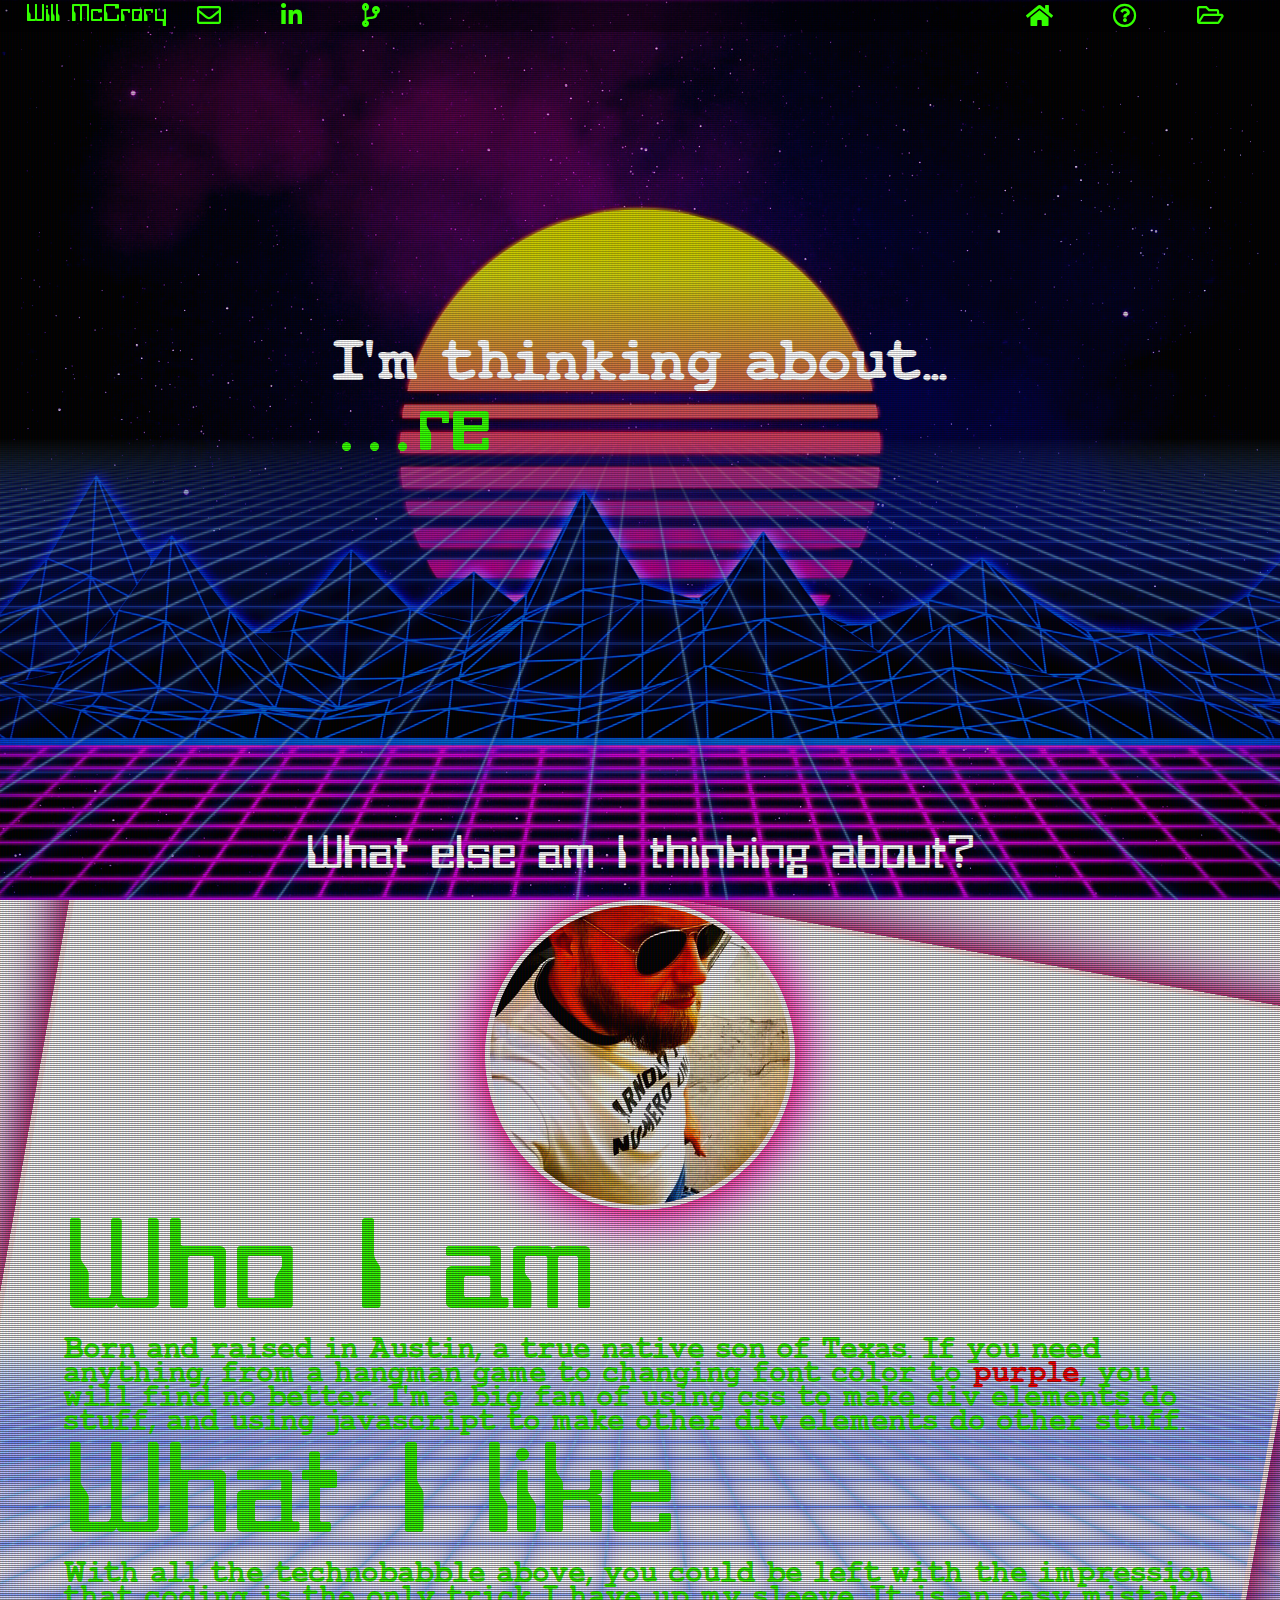
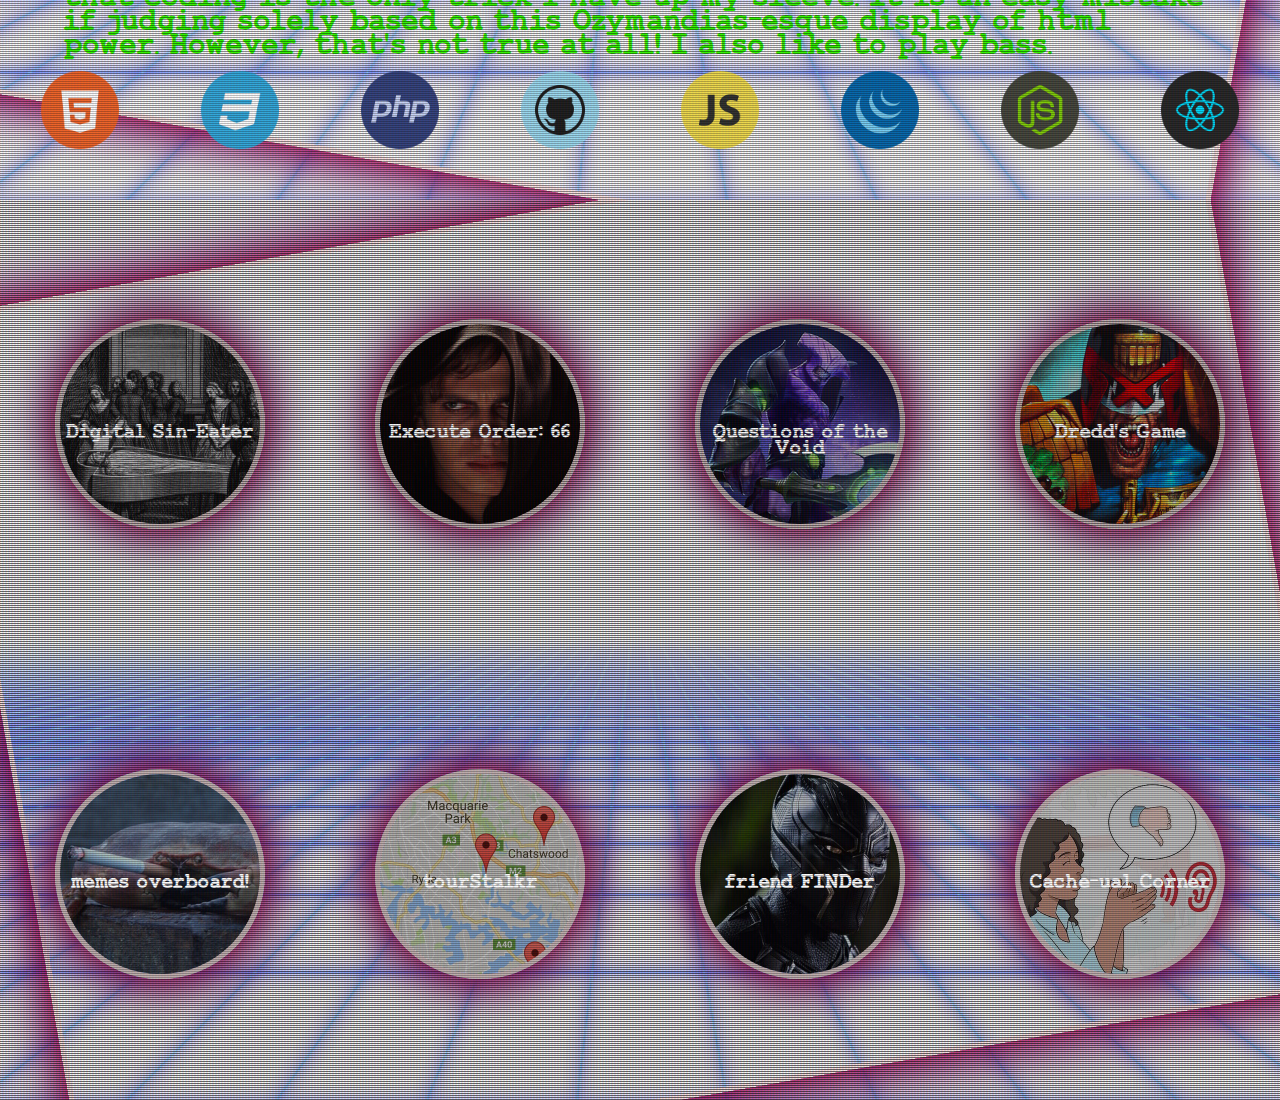
==== commit e6387a47: "Making site more responsive" ====
--- a/index.html
+++ b/index.html
@@ -56,9 +56,7 @@
 				<img src="assets/img/profile.jpg" alt="profile picture" />
 				<div>
 					<h2>Who I am</h2>
-					<p>The man, the myth, the legend.</p>
-						<br>
-					<p style="display: inline">Born and raised in Austin, a true native son of Texas. If you need anything, from a hangman game to changing font color to <p style="color: red; display: inline">purple</p><p style="display: inline">, you will find no better. I'm a big fan of using css to make div elements do stuff, and using javascript to make other div elements do other stuff.</p></p>
+					<p>Born and raised in Austin, a true native son of Texas. If you need anything, from a hangman game to changing font color to <span style="color: red; display: inline">purple</span>, you will find no better. I'm a big fan of using css to make div elements do stuff, and using javascript to make other div elements do other stuff.</p></p>
 					<h2>What I like</h2>
 					<p>With all the technobabble above, you could be left with the impression that coding is the only trick I have up my sleeve. It is an easy mistake if judging solely based on this Ozymandias-esque display of html power. However, that's not true at all! I also like to play bass.</p>
 				</div>
@@ -80,7 +78,7 @@
 		<div class="screen crt" id="portfolio">
 			<div class="backDiv" id="backDivTwo"></div>
 
-			<div class="crt" id="projectHolder">
+			<div class="crt projectHolder" id="projectHolder">
 
 				<div class="project" id="sineater">
 					<img src="assets/img/project/sineater.jpg" alt="sineater project" />
@@ -109,7 +107,9 @@
 						<p>Dredd's Game</p>
 					</div>
 				</div>
-
+			</div>
+			
+			<div class="crt projectHolder">
 				<div class="project" id="memesOverboard">
 					<img src="assets/img/project/memesOverboard.jpg" alt="gif meme project" />
 					<div class="projectText">
--- a/assets/css/style.css
+++ b/assets/css/style.css
@@ -167,11 +167,10 @@
 			display: grid;
 		}
 
-		#projectHolder {
+	.projectHolder {
 			display: flex;
-			height: 100vh;
-			width: 100%;
-			flex-wrap: wrap;
+			height: 50vh;
+			width: 100%;
 			justify-self: center;
 			align-self: center;
 			justify-content: space-around;
@@ -501,4 +500,56 @@
 			height: 200px;
 			width: 200px;
 		}
+
+		#bioContent {
+			flex-direction: column;
+			height: 80vh;
+			justify-content: space-around;
+			width: 90%;
+		}
+
+		#bioContent h2 {
+			font-size: 8rem;
+		}
+
+		#bioContent p {
+			font-size: 1.5rem;
+		}
+	}
+
+	@media only screen and (max-width: 999px) {
+		.projectHolder {
+			display: flex;
+			height: 50vh;
+			width: 100%;
+			flex-wrap: wrap;
+			justify-self: center;
+			align-self: center;
+			justify-content: space-around;
+			align-items: center;
+			z-index: 5;
+		}
+
+		#bioContent {
+			flex-direction: column;
+			height: 80vh;
+			justify-content: space-around;
+			width: 90%;
+		}
+
+		#bioContent h2 {
+			font-size: 10rem;
+		}
+
+		#bioContent p {
+			font-size: 2rem;
+		}
+
+		#modalText {
+			flex-direction: column;
+		}
+
+		#modalContent img {
+			margin-top: 5rem;
+		}
 	}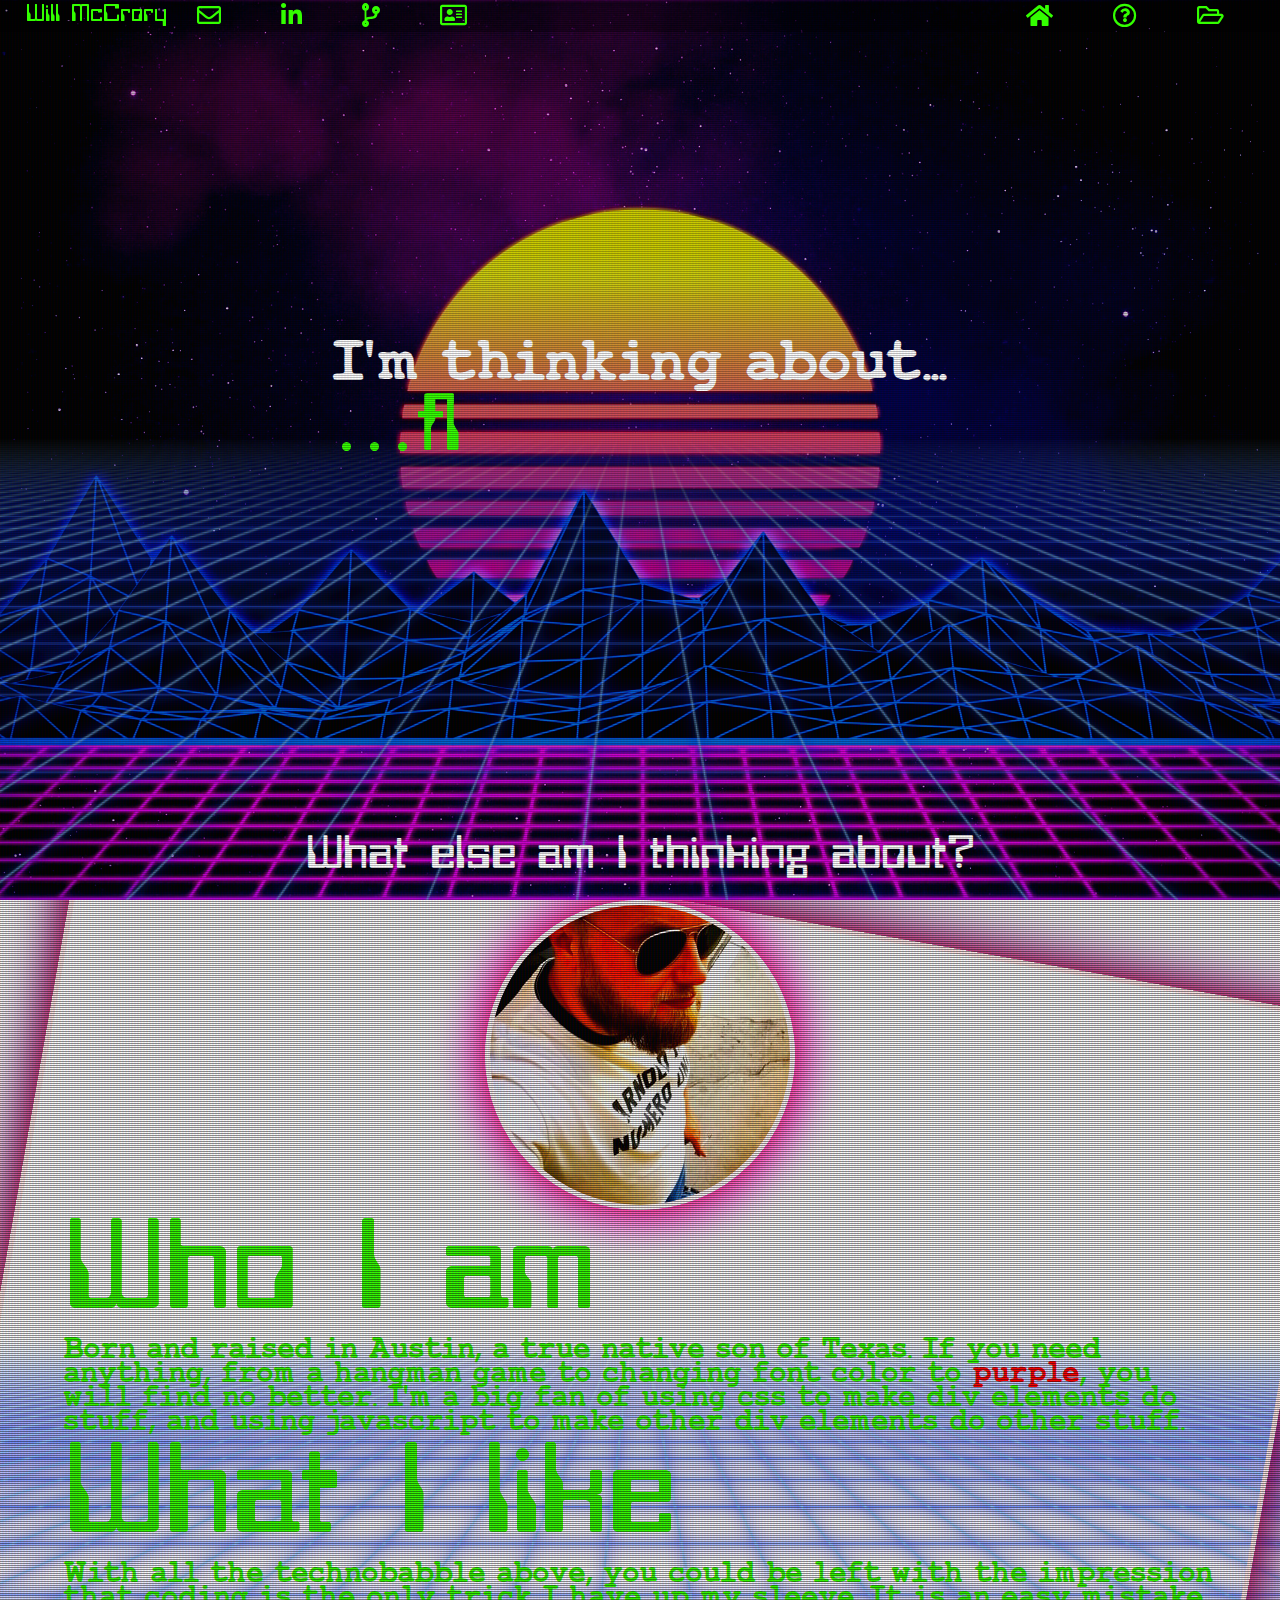
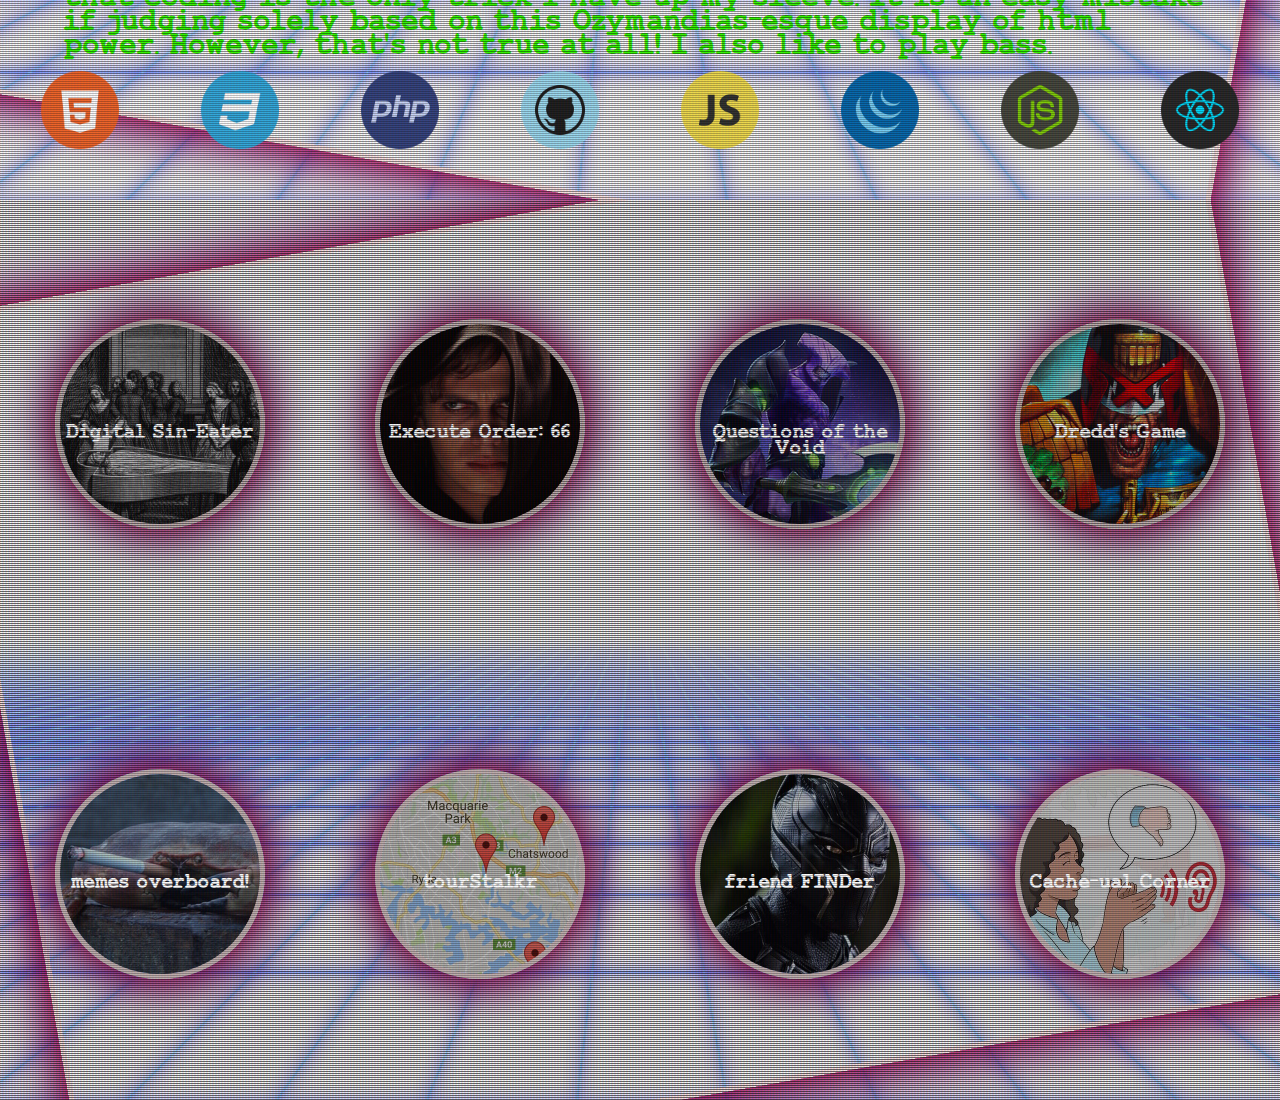
==== commit c7bb3441: "Adding resume link to portfolio" ====
--- a/index.html
+++ b/index.html
@@ -18,6 +18,7 @@
 				<a class="navLink" href="mailto:wmccrory@gmail.com" target="_blank"><i class="far fa-envelope"></i></a>
 				<a class="navLink" href="https://www.linkedin.com/in/william-mccrory/" target="_blank"><i class="fab fa-linkedin-in"></i></a>
 				<a class="navLink" href="https://github.com/wmccrory" target="_blank"><i class="fas fa-code-branch"></i></a>
+				<a class="navLink" href="assets/pdf/wmccroryResume.pdf" target="_blank"><i class="far fa-address-card"></i></a>
 			</div>
 
 			<div class="headerContent">
